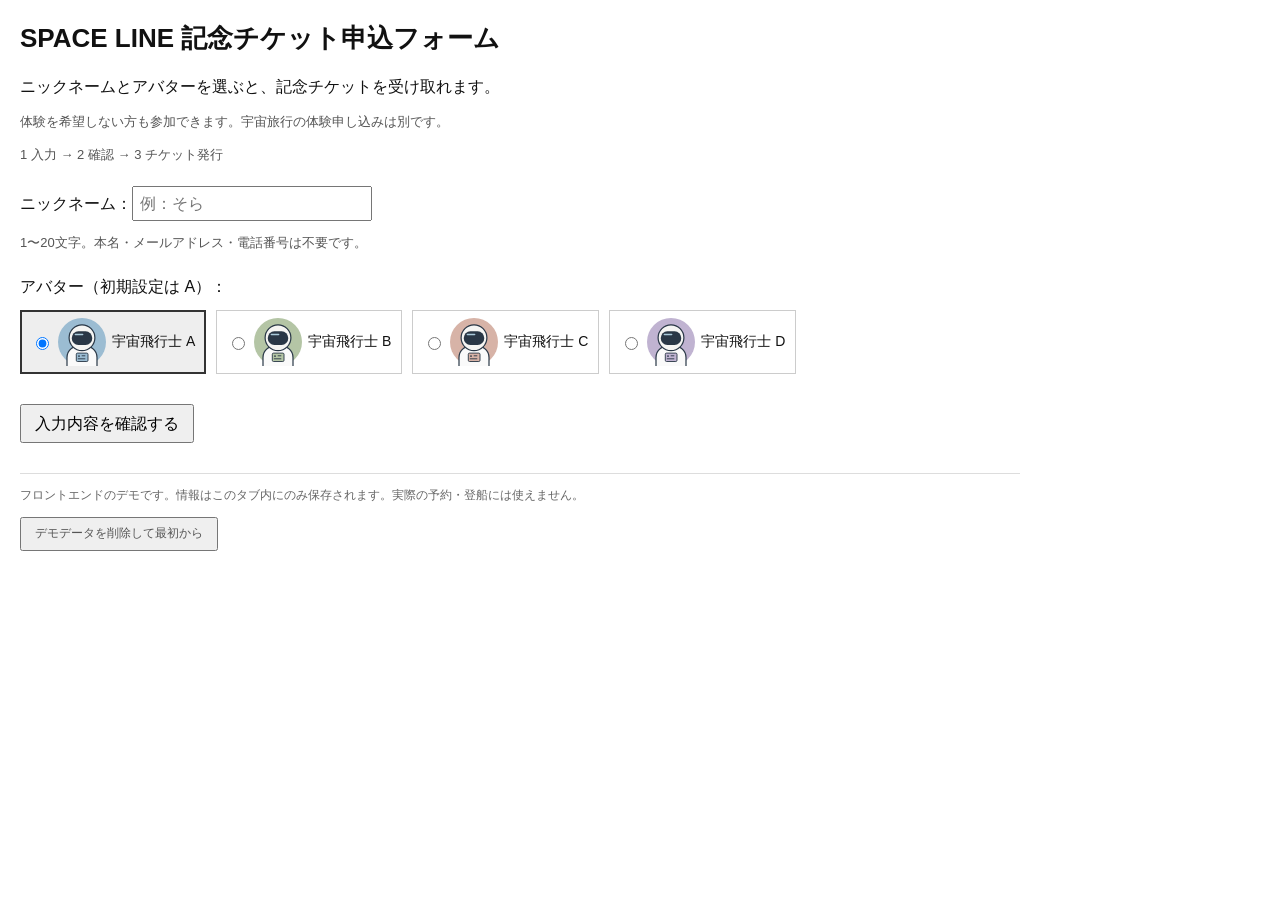
==== reservation.html @ aff63ee6 "Add files via upload" ====
<!doctype html>
<html lang="ja"><head><meta charset="utf-8"><meta name="viewport" content="width=device-width,initial-scale=1"><title>体験申し込みについて | SPACE LINE</title><link rel="stylesheet" href="css/simple.css"><script src="js/simple.js" defer></script></head><body data-page="reservation"><div id="app"></div><noscript>JavaScriptを有効にしてください。</noscript></body></html>
---- css/simple.css ----
*{box-sizing:border-box}body{margin:20px;background:#fff;color:#111;font:16px/1.6 Arial,"Yu Gothic",Meiryo,sans-serif}main{max-width:1000px}h1{font-size:26px;line-height:1.4;margin:0 0 18px}p{margin:12px 0}a{color:#0645ad}input,button{font:inherit}input[type=text]{width:240px;max-width:100%;padding:3px 6px}button{cursor:pointer;padding:5px 13px}button:disabled{cursor:wait}input:focus-visible,button:focus-visible,a:focus-visible{outline:3px solid #246bb0;outline-offset:3px}.help{font-size:13px;color:#555}.field{margin:20px 0}fieldset{border:0;padding:0;margin:20px 0}legend{padding:0}.avatars{display:flex;gap:10px;flex-wrap:wrap;margin:10px 0}.avatar-option{display:flex;align-items:center;gap:6px;padding:7px 10px;border:1px solid #ccc;cursor:pointer;font-size:14px}.avatar-option:has(input:checked){background:#eee;border:2px solid #333;padding:6px 9px}.avatar-option img{width:48px;height:48px}.actions{display:flex;gap:12px;align-items:center;flex-wrap:wrap;margin:20px 0}.error{color:#a00000;font-size:14px}.summary{border-collapse:collapse}.summary th,.summary td{padding:8px 20px 8px 0;text-align:left;font-weight:normal}.summary img{width:55px;height:55px;vertical-align:middle;margin-right:8px}.ticket-image{display:block;width:100%;height:auto;max-width:1000px;border:1px solid #ccc;margin:20px 0}.note{border-top:1px solid #ddd;margin-top:30px;padding-top:12px;font-size:12px;color:#666}.reset{font-size:12px;color:#555} [hidden]{display:none!important}@media(max-width:500px){body{margin:16px}h1{font-size:23px}.avatar-option{font-size:12px;padding:6px}.avatar-option:has(input:checked){padding:5px}.avatar-option img{width:38px;height:38px}.actions button{min-height:42px}}@media print{@page{size:A4 landscape;margin:15mm}body{margin:0}main>*{display:none!important}main>#ticket-image{display:block!important;border:0;width:100%;max-width:none}}
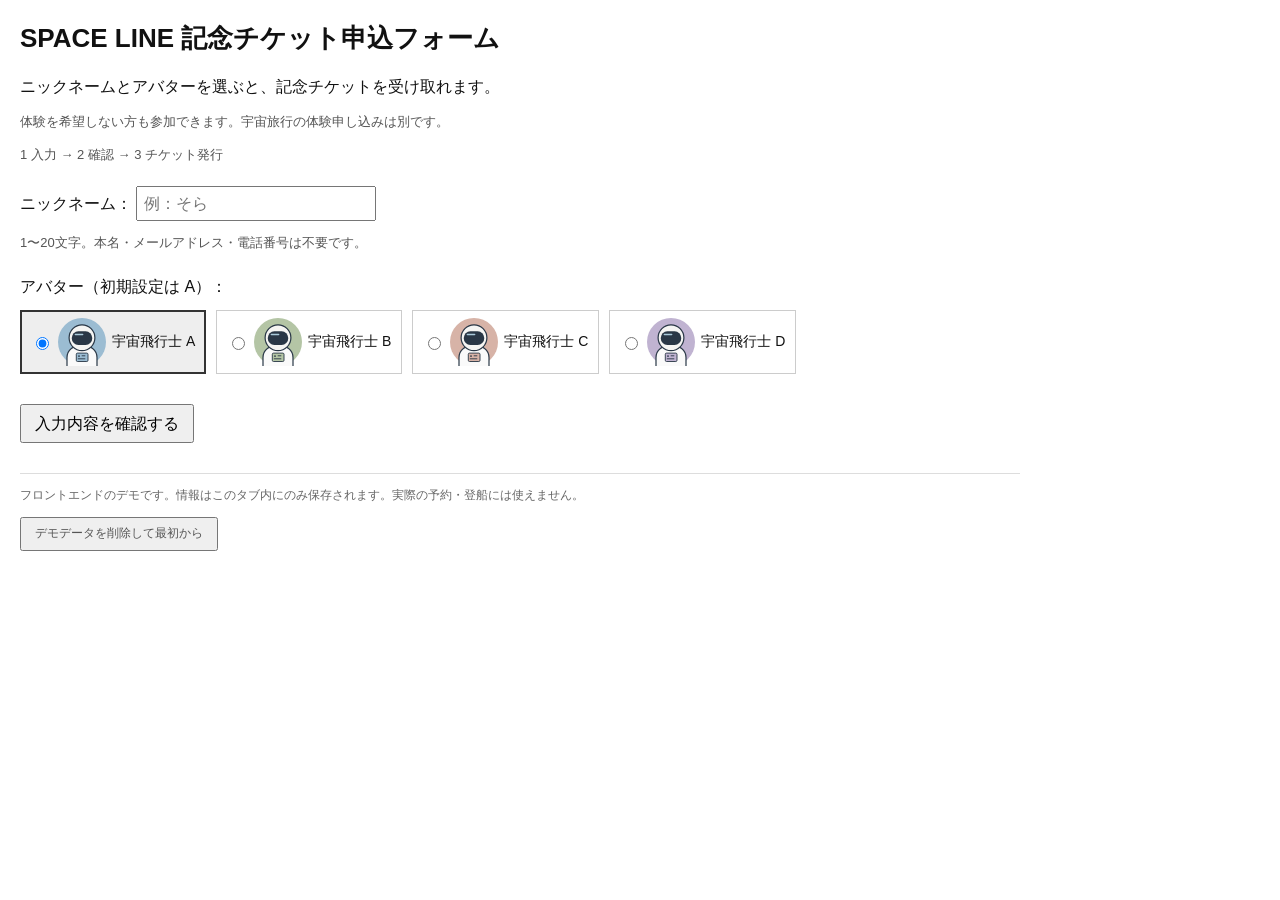
==== commit 7cb3cb55: "Add files via upload" ====
--- a/reservation.html
+++ b/reservation.html
@@ -1,2 +1,17 @@
 <!doctype html>
-<html lang="ja"><head><meta charset="utf-8"><meta name="viewport" content="width=device-width,initial-scale=1"><title>体験申し込みについて | SPACE LINE</title><link rel="stylesheet" href="css/simple.css"><script src="js/simple.js" defer></script></head><body data-page="reservation"><div id="app"></div><noscript>JavaScriptを有効にしてください。</noscript></body></html>
+<html lang="ja">
+  <head>
+    <meta charset="utf-8" />
+    <meta name="viewport" content="width=device-width,initial-scale=1" />
+    <title>体験申し込みについて | SPACE LINE</title>
+    <!-- 共通の見た目を読み込みます。 -->
+    <link rel="stylesheet" href="css/simple.css" />
+    <!-- HTMLの読み込み後に画面を作ります。 -->
+    <script src="js/simple.js" defer></script>
+  </head>
+  <body data-page="reservation">
+    <!-- JavaScriptでフォームやチケットを表示します。 -->
+    <div id="app"></div>
+    <noscript>JavaScriptを有効にしてください。</noscript>
+  </body>
+</html>
--- a/css/simple.css
+++ b/css/simple.css
@@ -1 +1,182 @@
-*{box-sizing:border-box}body{margin:20px;background:#fff;color:#111;font:16px/1.6 Arial,"Yu Gothic",Meiryo,sans-serif}main{max-width:1000px}h1{font-size:26px;line-height:1.4;margin:0 0 18px}p{margin:12px 0}a{color:#0645ad}input,button{font:inherit}input[type=text]{width:240px;max-width:100%;padding:3px 6px}button{cursor:pointer;padding:5px 13px}button:disabled{cursor:wait}input:focus-visible,button:focus-visible,a:focus-visible{outline:3px solid #246bb0;outline-offset:3px}.help{font-size:13px;color:#555}.field{margin:20px 0}fieldset{border:0;padding:0;margin:20px 0}legend{padding:0}.avatars{display:flex;gap:10px;flex-wrap:wrap;margin:10px 0}.avatar-option{display:flex;align-items:center;gap:6px;padding:7px 10px;border:1px solid #ccc;cursor:pointer;font-size:14px}.avatar-option:has(input:checked){background:#eee;border:2px solid #333;padding:6px 9px}.avatar-option img{width:48px;height:48px}.actions{display:flex;gap:12px;align-items:center;flex-wrap:wrap;margin:20px 0}.error{color:#a00000;font-size:14px}.summary{border-collapse:collapse}.summary th,.summary td{padding:8px 20px 8px 0;text-align:left;font-weight:normal}.summary img{width:55px;height:55px;vertical-align:middle;margin-right:8px}.ticket-image{display:block;width:100%;height:auto;max-width:1000px;border:1px solid #ccc;margin:20px 0}.note{border-top:1px solid #ddd;margin-top:30px;padding-top:12px;font-size:12px;color:#666}.reset{font-size:12px;color:#555} [hidden]{display:none!important}@media(max-width:500px){body{margin:16px}h1{font-size:23px}.avatar-option{font-size:12px;padding:6px}.avatar-option:has(input:checked){padding:5px}.avatar-option img{width:38px;height:38px}.actions button{min-height:42px}}@media print{@page{size:A4 landscape;margin:15mm}body{margin:0}main>*{display:none!important}main>#ticket-image{display:block!important;border:0;width:100%;max-width:none}}
+/* ページ全体の基本設定です。 */
+* {
+  box-sizing: border-box;
+}
+body {
+  margin: 20px;
+  background: #fff;
+  color: #111;
+  font:
+    16px/1.6 Arial,
+    "Yu Gothic",
+    Meiryo,
+    sans-serif;
+}
+main {
+  max-width: 1000px;
+}
+h1 {
+  font-size: 26px;
+  line-height: 1.4;
+  margin: 0 0 18px;
+}
+p {
+  margin: 12px 0;
+}
+a {
+  color: #0645ad;
+}
+input,
+button {
+  font: inherit;
+}
+input[type="text"] {
+  width: 240px;
+  max-width: 100%;
+  padding: 3px 6px;
+}
+button {
+  cursor: pointer;
+  padding: 5px 13px;
+}
+button:disabled {
+  cursor: wait;
+}
+input:focus-visible,
+button:focus-visible,
+a:focus-visible {
+  outline: 3px solid #246bb0;
+  outline-offset: 3px;
+}
+.help {
+  font-size: 13px;
+  color: #555;
+}
+.field {
+  margin: 20px 0;
+}
+fieldset {
+  border: 0;
+  padding: 0;
+  margin: 20px 0;
+}
+legend {
+  padding: 0;
+}
+/* アバターを横に並べます。狭い画面では折り返します。 */
+.avatars {
+  display: flex;
+  gap: 10px;
+  flex-wrap: wrap;
+  margin: 10px 0;
+}
+.avatar-option {
+  display: flex;
+  align-items: center;
+  gap: 6px;
+  padding: 7px 10px;
+  border: 1px solid #ccc;
+  cursor: pointer;
+  font-size: 14px;
+}
+/* 選択中のアバターを目立たせます。 */
+.avatar-option:has(input:checked) {
+  background: #eee;
+  border: 2px solid #333;
+  padding: 6px 9px;
+}
+.avatar-option img {
+  width: 48px;
+  height: 48px;
+}
+.actions {
+  display: flex;
+  gap: 12px;
+  align-items: center;
+  flex-wrap: wrap;
+  margin: 20px 0;
+}
+.error {
+  color: #a00000;
+  font-size: 14px;
+}
+.summary {
+  border-collapse: collapse;
+}
+.summary th,
+.summary td {
+  padding: 8px 20px 8px 0;
+  text-align: left;
+  font-weight: normal;
+}
+.summary img {
+  width: 55px;
+  height: 55px;
+  vertical-align: middle;
+  margin-right: 8px;
+}
+/* チケット画像を画面の幅に合わせます。 */
+.ticket-image {
+  display: block;
+  width: 100%;
+  height: auto;
+  max-width: 1000px;
+  border: 1px solid #ccc;
+  margin: 20px 0;
+}
+.note {
+  border-top: 1px solid #ddd;
+  margin-top: 30px;
+  padding-top: 12px;
+  font-size: 12px;
+  color: #666;
+}
+.reset {
+  font-size: 12px;
+  color: #555;
+}
+[hidden] {
+  display: none !important;
+}
+/* スマートフォン用の表示です。 */
+@media (max-width: 500px) {
+  body {
+    margin: 16px;
+  }
+  h1 {
+    font-size: 23px;
+  }
+  .avatar-option {
+    font-size: 12px;
+    padding: 6px;
+  }
+  .avatar-option:has(input:checked) {
+    padding: 5px;
+  }
+  .avatar-option img {
+    width: 38px;
+    height: 38px;
+  }
+  .actions button {
+    min-height: 42px;
+  }
+}
+/* 印刷するときはチケット画像だけを表示します。 */
+@media print {
+  @page {
+    size: A4 landscape;
+    margin: 15mm;
+  }
+  body {
+    margin: 0;
+  }
+  main > * {
+    display: none !important;
+  }
+  main > #ticket-image {
+    display: block !important;
+    border: 0;
+    width: 100%;
+    max-width: none;
+  }
+}
